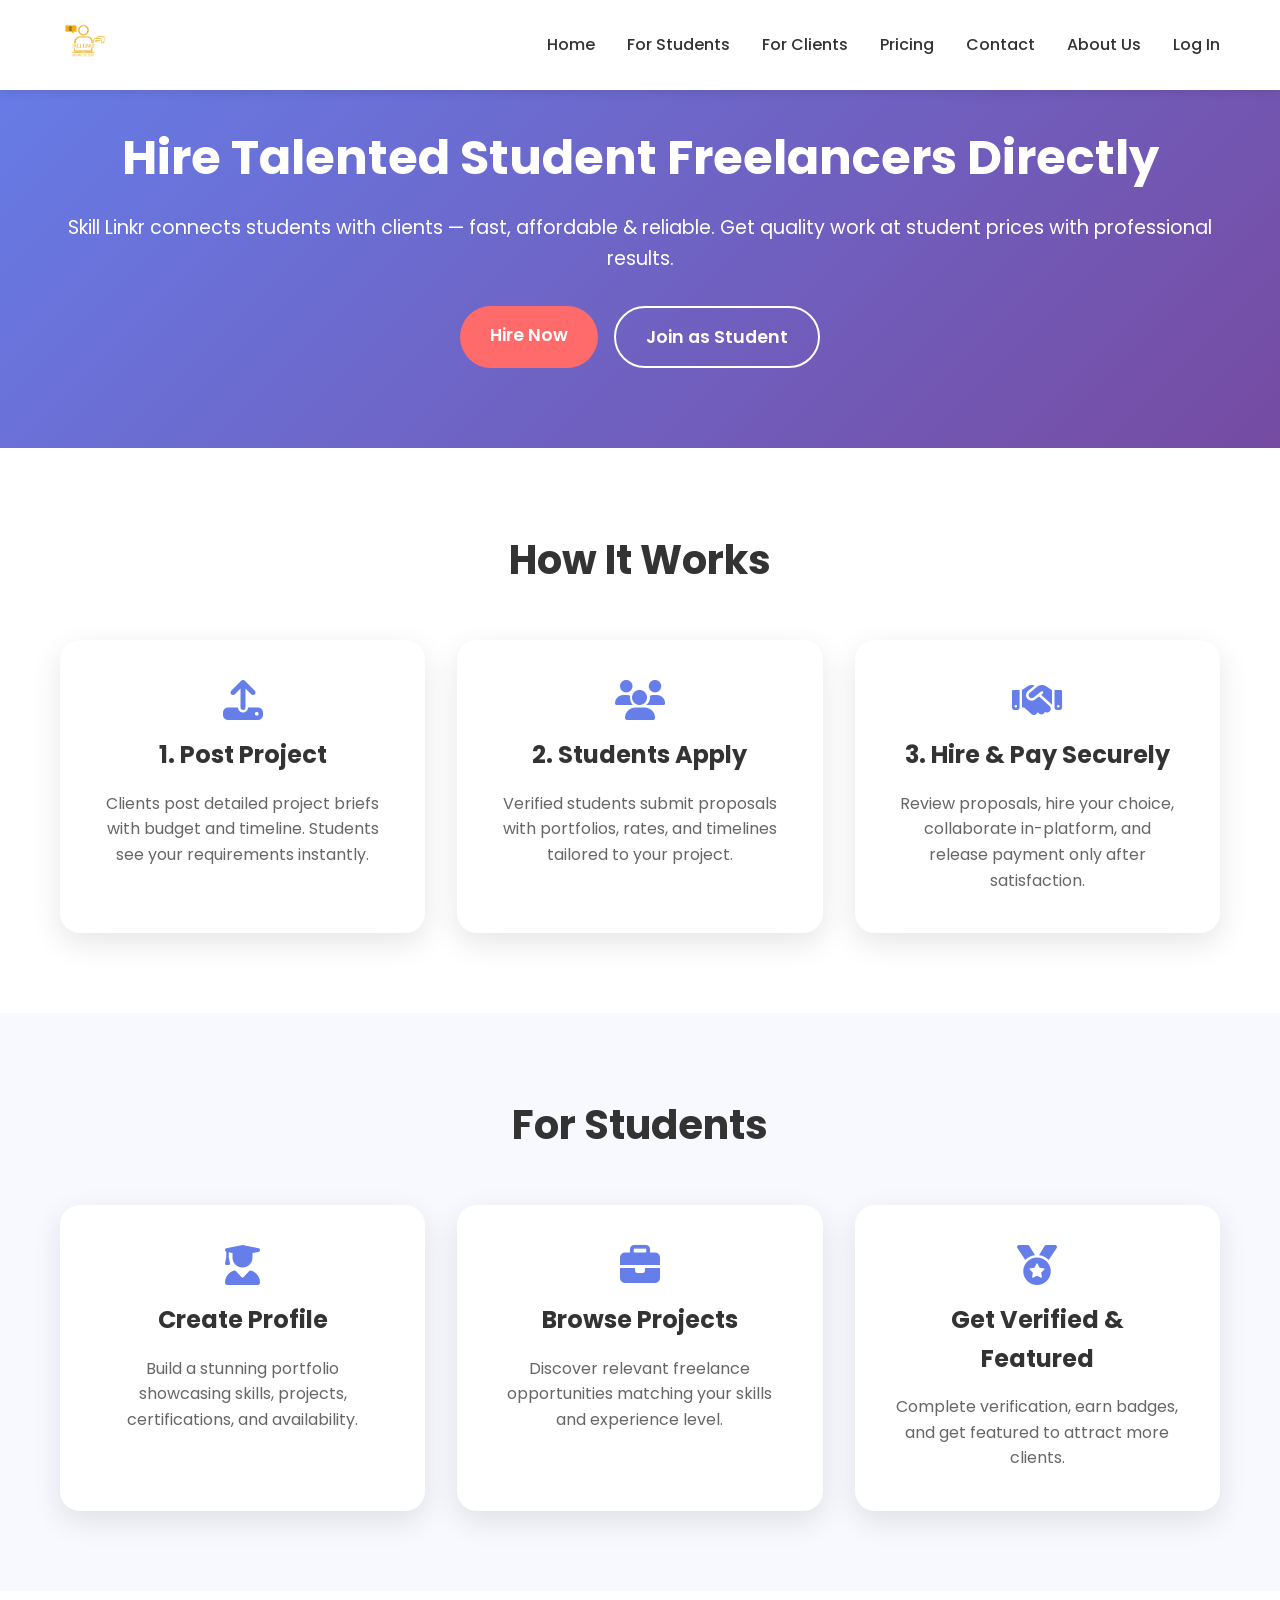
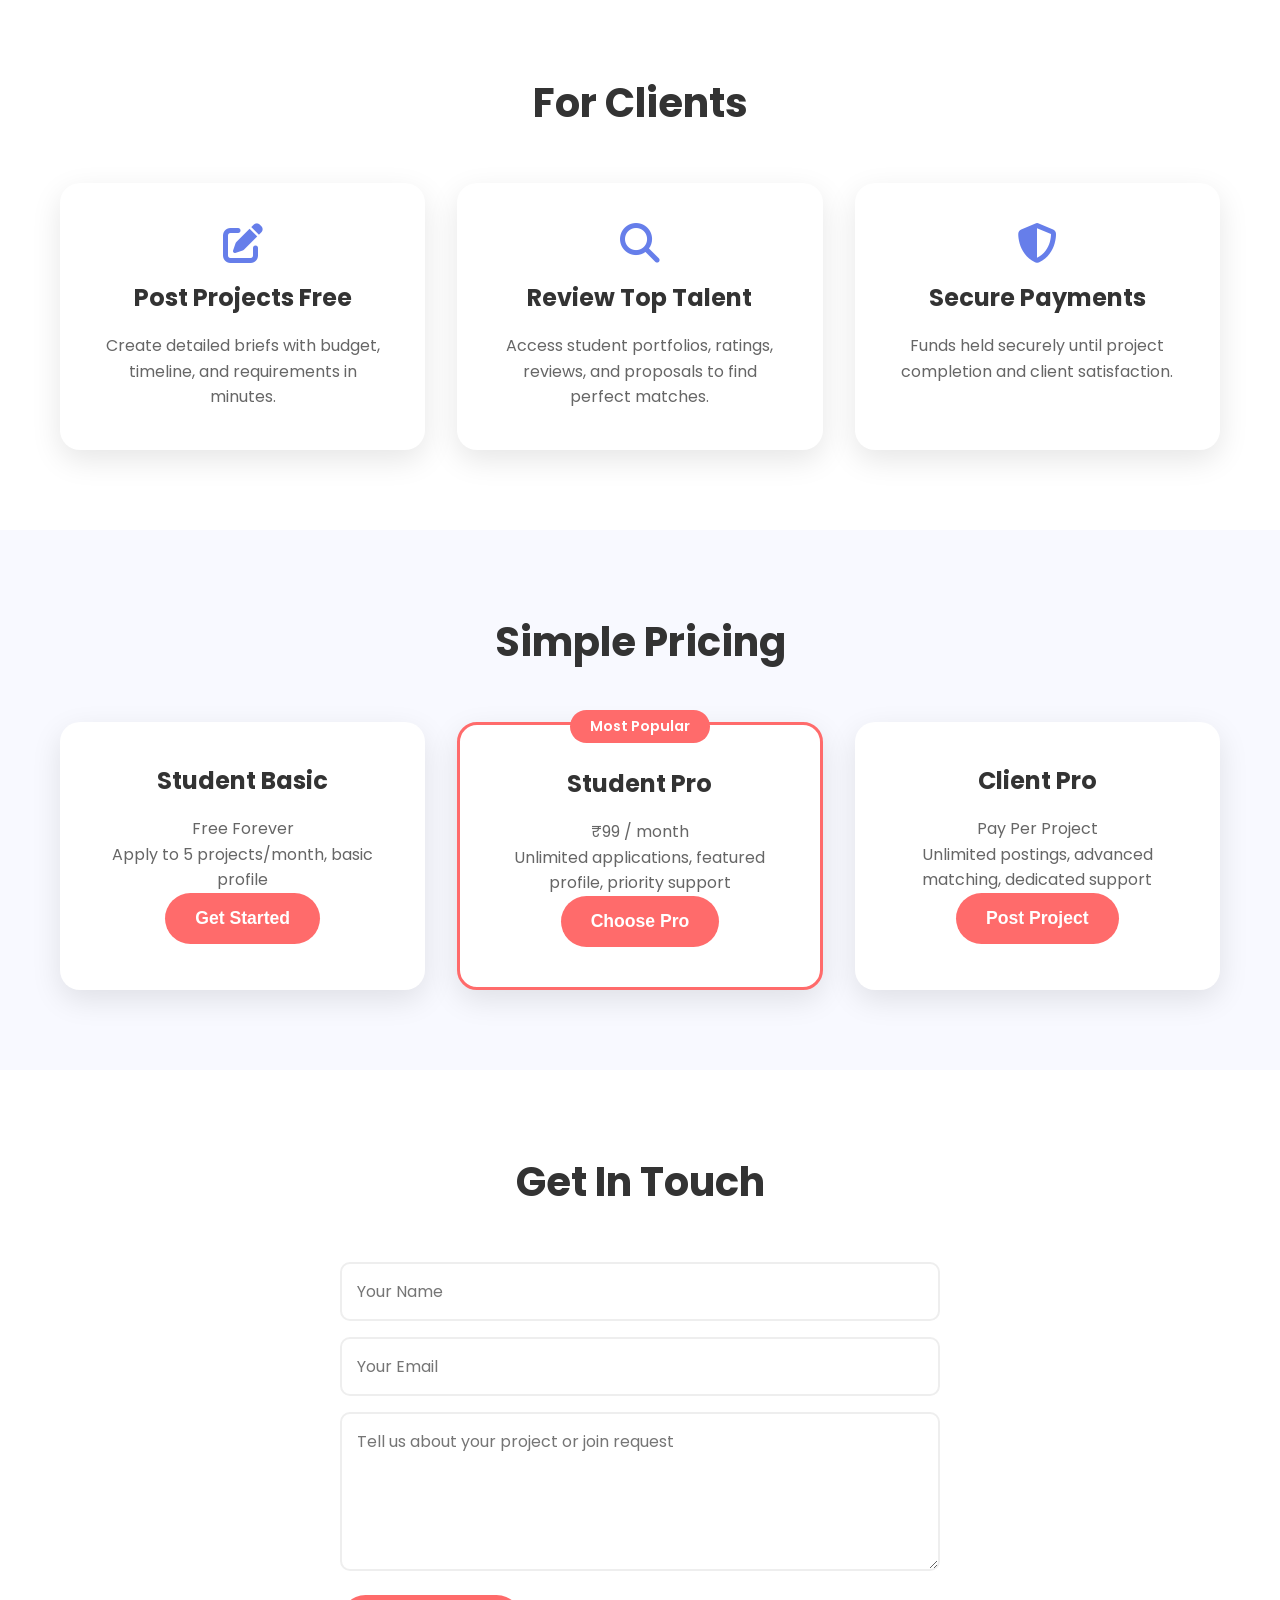
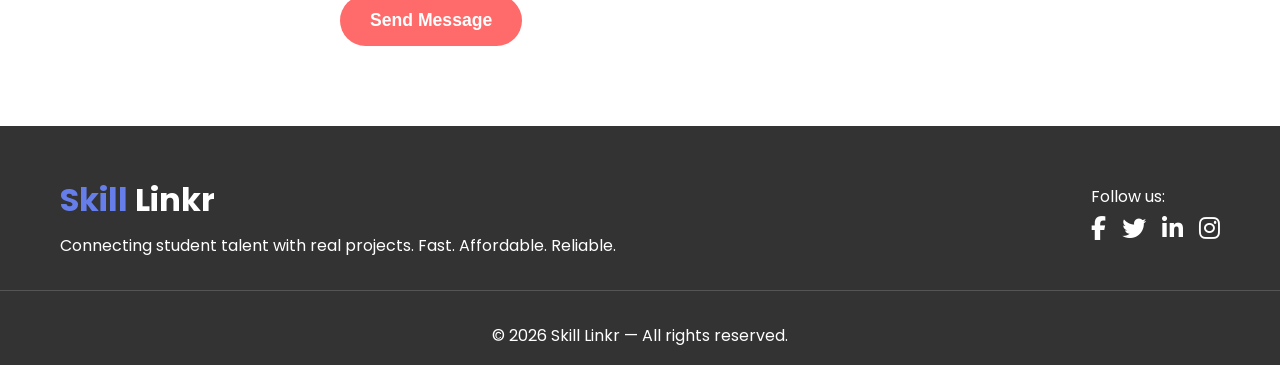
==== index.html @ c62557a1 "Update index.html" ====
<!DOCTYPE html>
<html lang="en">
<head>
  <meta charset="UTF-8">
  <meta name="viewport" content="width=device-width, initial-scale=1.0">
  <title>Skill Linkr - Student Freelancer Platform</title>
  <meta name="description" content="Skill Linkr connects student freelancers directly with clients — fast, affordable, and reliable.">
  <link href="https://fonts.googleapis.com/css2?family=Poppins:wght@400;500;600;700&display=swap" rel="stylesheet">
  <link rel="stylesheet" href="https://cdnjs.cloudflare.com/ajax/libs/font-awesome/6.4.0/css/all.min.css">
  <link rel="stylesheet" href="styles.css">
</head>
<body>
  <header>
    <div class="container">
      <div class="logo">
        <img src="_Skill Linkr Personal Logo (1).png" alt="Skill Linkr Logo">
      </div>
      <div class="menu-toggle"><i class="fas fa-bars"></i></div>
      <nav>
        <ul id="nav-menu">
          <li><a href="index.html">Home</a></li>
          <li><a href="for-students.html">For Students</a></li>
          <li><a href="for-client.html">For Clients</a></li>
          <li><a href="pricing.html">Pricing</a></li>
          <li><a href="contact.html">Contact</a></li>
          <li><a href="about.html">About Us</a></li>
          <li><a href="login.html">Log In</a></li>
        </ul>
      </nav>
    </div>
  </header>

  <!-- Hero Section -->
  <section id="home" class="hero">
    <div class="container">
      <h2>Hire Talented Student Freelancers Directly</h2>
      <p>Skill Linkr connects students with clients — fast, affordable & reliable. Get quality work at student prices with professional results.</p>
      <div class="hero-buttons">
        <a href="#clients" class="btn-primary">Hire Now</a>
        <a href="#students" class="btn-secondary">Join as Student</a>
      </div>
    </div>
  </section>

  <!-- How It Works Section -->
  <section id="how">
    <div class="container">
      <h3>How It Works</h3>
      <div class="cards">
        <div class="card">
          <i class="fa fa-upload fa-2x"></i>
          <h4>1. Post Project</h4>
          <p>Clients post detailed project briefs with budget and timeline. Students see your requirements instantly.</p>
        </div>
        <div class="card">
          <i class="fa fa-users fa-2x"></i>
          <h4>2. Students Apply</h4>
          <p>Verified students submit proposals with portfolios, rates, and timelines tailored to your project.</p>
        </div>
        <div class="card">
          <i class="fa fa-handshake fa-2x"></i>
          <h4>3. Hire & Pay Securely</h4>
          <p>Review proposals, hire your choice, collaborate in-platform, and release payment only after satisfaction.</p>
        </div>
      </div>
    </div>
  </section>

  <!-- Students Section -->
  <section id="students" class="alt-bg">
    <div class="container">
      <h3>For Students</h3>
      <div class="cards">
        <div class="card">
          <i class="fa fa-user-graduate fa-2x"></i>
          <h4>Create Profile</h4>
          <p>Build a stunning portfolio showcasing skills, projects, certifications, and availability.</p>
        </div>
        <div class="card">
          <i class="fa fa-briefcase fa-2x"></i>
          <h4>Browse Projects</h4>
          <p>Discover relevant freelance opportunities matching your skills and experience level.</p>
        </div>
        <div class="card">
          <i class="fa fa-medal fa-2x"></i>
          <h4>Get Verified & Featured</h4>
          <p>Complete verification, earn badges, and get featured to attract more clients.</p>
        </div>
      </div>
    </div>
  </section>

  <!-- Clients Section -->
  <section id="clients">
    <div class="container">
      <h3>For Clients</h3>
      <div class="cards">
        <div class="card">
          <i class="fa fa-edit fa-2x"></i>
          <h4>Post Projects Free</h4>
          <p>Create detailed briefs with budget, timeline, and requirements in minutes.</p>
        </div>
        <div class="card">
          <i class="fa fa-search fa-2x"></i>
          <h4>Review Top Talent</h4>
          <p>Access student portfolios, ratings, reviews, and proposals to find perfect matches.</p>
        </div>
        <div class="card">
          <i class="fa fa-shield-alt fa-2x"></i>
          <h4>Secure Payments</h4>
          <p>Funds held securely until project completion and client satisfaction.</p>
        </div>
      </div>
    </div>
  </section>  

  <!-- Pricing Section -->
  <section id="pricing" class="alt-bg">
    <div class="container">
      <h3>Simple Pricing</h3>
      <div class="cards">
        <div class="card">
          <h4>Student Basic</h4>
          <p>Free Forever</p>
          <p>Apply to 5 projects/month, basic profile</p>
          <button class="btn-primary">Get Started</button>
        </div>
        <div class="card popular">
          <h4>Student Pro</h4>
          <p>₹99 / month</p>
          <p>Unlimited applications, featured profile, priority support</p>
          <button class="btn-primary">Choose Pro</button>
        </div>
        <div class="card">
          <h4>Client Pro</h4>
          <p>Pay Per Project</p>
          <p>Unlimited postings, advanced matching, dedicated support</p>
          <button class="btn-primary">Post Project</button>
        </div>
      </div>
    </div>
  </section>

  <!-- Contact Section -->
  <section id="contact">
    <div class="container">
      <h3>Get In Touch</h3>
      <form id="contactForm">
        <input type="text" placeholder="Your Name" required>
        <input type="email" placeholder="Your Email" required>
        <textarea placeholder="Tell us about your project or join request" rows="5" required></textarea>
        <button type="submit" class="btn-primary">Send Message</button>
      </form>
    </div>
  </section>

  <!-- Footer -->
  <footer>
    <div class="container footer-container">
      <div class="footer-left">
        <h4><span>Skill</span> Linkr</h4>
        <p>Connecting student talent with real projects. Fast. Affordable. Reliable.</p>
      </div>
      <div class="footer-right">
        <p>Follow us:</p>
        <div class="social-icons">
          <a href="#"><i class="fab fa-facebook-f"></i></a>
          <a href="#"><i class="fab fa-twitter"></i></a>
          <a href="#"><i class="fab fa-linkedin-in"></i></a>
          <a href="https://www.instagram.com/radheyvallabh8/" target="_blank">
            <i class="fab fa-instagram"></i>
          </a>
        </div>
      </div>
    </div>
    <div class="footer-bottom">
      <p>© 2026 Skill Linkr — All rights reserved.</p>
    </div>
  </footer>

  <script src="script1.js"></script>
</body>
</html>
---- styles.css ----
* {
  margin: 0;
  padding: 0;
  box-sizing: border-box;
}

body {
  font-family: 'Poppins', sans-serif;
  line-height: 1.6;
  color: #333;
}

.container {
  max-width: 1200px;
  margin: 0 auto;
  padding: 0 20px;
}

/* Header */
header {
  background: #fff;
  box-shadow: 0 2px 10px rgba(0,0,0,0.1);
  position: fixed;
  width: 100%;
  top: 0;
  z-index: 1000;
}

header .container {
  display: flex;
  justify-content: space-between;
  align-items: center;
  padding: 1rem 20px;
}

.logo img {
  height: 50px;
}

nav ul {
  display: flex;
  list-style: none;
  gap: 2rem;
}

nav a {
  text-decoration: none;
  color: #333;
  font-weight: 500;
  transition: color 0.3s;
}

nav a:hover {
  color: #007bff;
}

.menu-toggle {
  display: none;
  font-size: 1.5rem;
  cursor: pointer;
  color: #333;
}

/* Hero Section */
.hero {
  background: linear-gradient(135deg, #667eea 0%, #764ba2 100%);
  color: white;
  padding: 120px 0 80px;
  text-align: center;
}

.hero h2 {
  font-size: 3rem;
  margin-bottom: 1rem;
}

.hero p {
  font-size: 1.2rem;
  margin-bottom: 2rem;
}

.hero-buttons {
  display: flex;
  gap: 1rem;
  justify-content: center;
  flex-wrap: wrap;
}

.btn-primary, .btn-secondary {
  padding: 15px 30px;
  border: none;
  border-radius: 50px;
  font-size: 1.1rem;
  font-weight: 600;
  cursor: pointer;
  transition: transform 0.3s, box-shadow 0.3s;
  text-decoration: none;
  display: inline-block;
}

.btn-primary {
  background: #ff6b6b;
  color: white;
}

.btn-secondary {
  background: transparent;
  color: white;
  border: 2px solid white;
}

.btn-primary:hover, .btn-secondary:hover {
  transform: translateY(-3px);
  box-shadow: 0 10px 20px rgba(0,0,0,0.2);
}

/* Sections */
section {
  padding: 80px 0;
}

h3 {
  text-align: center;
  font-size: 2.5rem;
  margin-bottom: 3rem;
  color: #333;
}

.cards {
  display: grid;
  grid-template-columns: repeat(auto-fit, minmax(300px, 1fr));
  gap: 2rem;
}

.card {
  background: #fff;
  padding: 2.5rem;
  border-radius: 20px;
  text-align: center;
  box-shadow: 0 10px 30px rgba(0,0,0,0.1);
  transition: transform 0.3s, box-shadow 0.3s;
}

.card:hover {
  transform: translateY(-10px);
  box-shadow: 0 20px 40px rgba(0,0,0,0.15);
}

.card i {
  color: #667eea;
  margin-bottom: 1rem;
  font-size: 2.5rem;
}

.card h4 {
  font-size: 1.5rem;
  margin-bottom: 1rem;
  color: #333;
}

.card p {
  color: #666;
}

.popular {
  border: 3px solid #ff6b6b;
  position: relative;
}

.popular::before {
  content: 'Most Popular';
  position: absolute;
  top: -15px;
  left: 50%;
  transform: translateX(-50%);
  background: #ff6b6b;
  color: white;
  padding: 5px 20px;
  border-radius: 20px;
  font-size: 0.9rem;
  font-weight: 600;
}

.alt-bg {
  background: #f8f9ff;
}

/* Form */
#contact form {
  max-width: 600px;
  margin: 0 auto;
}

#contact input, #contact textarea {
  width: 100%;
  padding: 15px;
  margin-bottom: 1rem;
  border: 2px solid #eee;
  border-radius: 10px;
  font-family: inherit;
  font-size: 1rem;
  transition: border-color 0.3s;
}

#contact input:focus, #contact textarea:focus {
  outline: none;
  border-color: #667eea;
}

/* Footer */
footer {
  background: #333;
  color: white;
  padding: 3rem 0 1rem;
}

.footer-container {
  display: flex;
  justify-content: space-between;
  align-items: center;
  margin-bottom: 2rem;
  flex-wrap: wrap;
}

.footer-left h4 {
  font-size: 2rem;
  margin-bottom: 0.5rem;
}

.footer-left span {
  color: #667eea;
}

.social-icons {
  display: flex;
  gap: 1rem;
}

.social-icons a {
  color: white;
  font-size: 1.5rem;
  transition: color 0.3s;
}

.social-icons a:hover {
  color: #667eea;
}

.footer-bottom {
  text-align: center;
  padding-top: 2rem;
  border-top: 1px solid #555;
}

/* Animations */
@keyframes fadeInUp {
  from {
    opacity: 0;
    transform: translateY(30px);
  }
  to {
    opacity: 1;
    transform: translateY(0);
  }
}

/* Responsive */
@media (max-width: 768px) {
  .menu-toggle {
    display: block;
  }

  nav ul {
    position: fixed;
    top: 80px;
    left: -100%;
    width: 100%;
    height: calc(100vh - 80px);
    background: #fff;
    flex-direction: column;
    justify-content: flex-start;
    align-items: center;
    padding-top: 2rem;
    transition: left 0.3s;
    box-shadow: 0 10px 30px rgba(0,0,0,0.1);
  }

  nav ul.active {
    left: 0;
  }

  .hero h2 {
    font-size: 2rem;
  }

  .hero-buttons {
    flex-direction: column;
    align-items: center;
  }

  .cards {
    grid-template-columns: 1fr;
  }
}
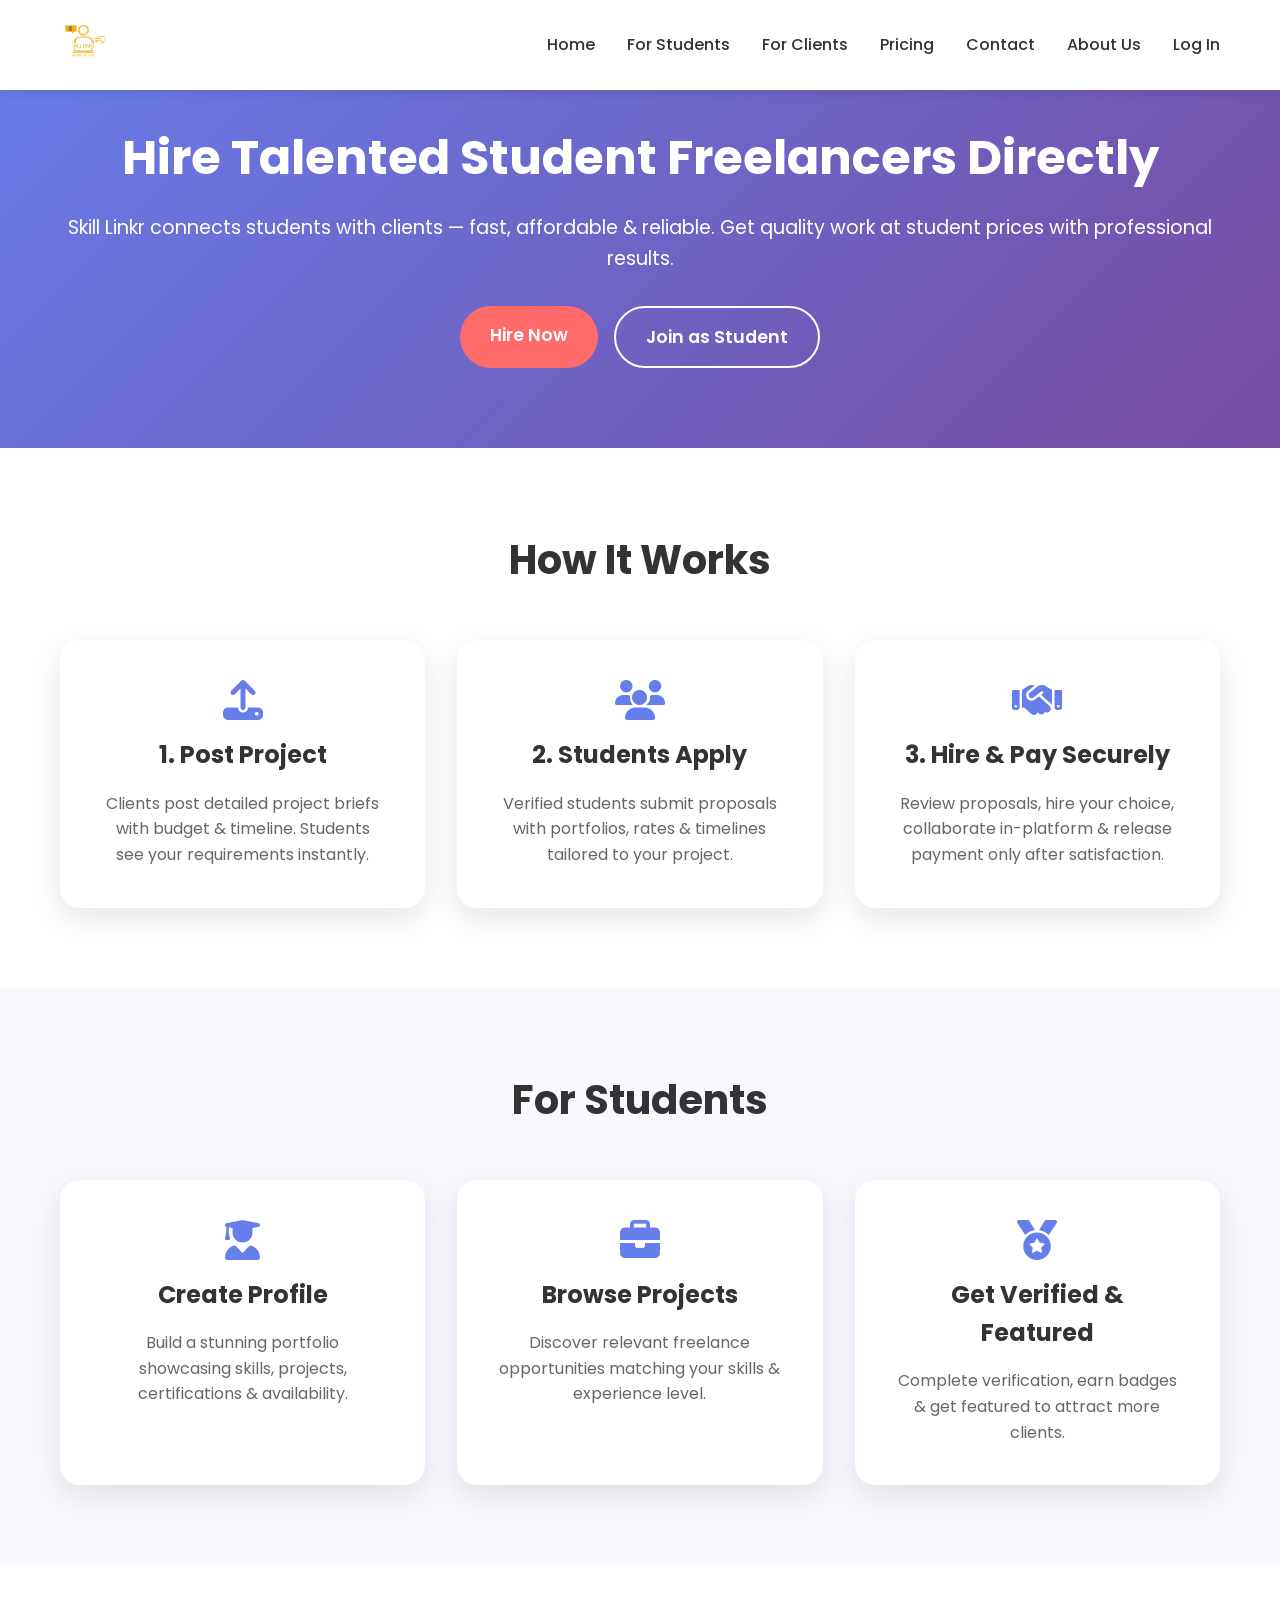
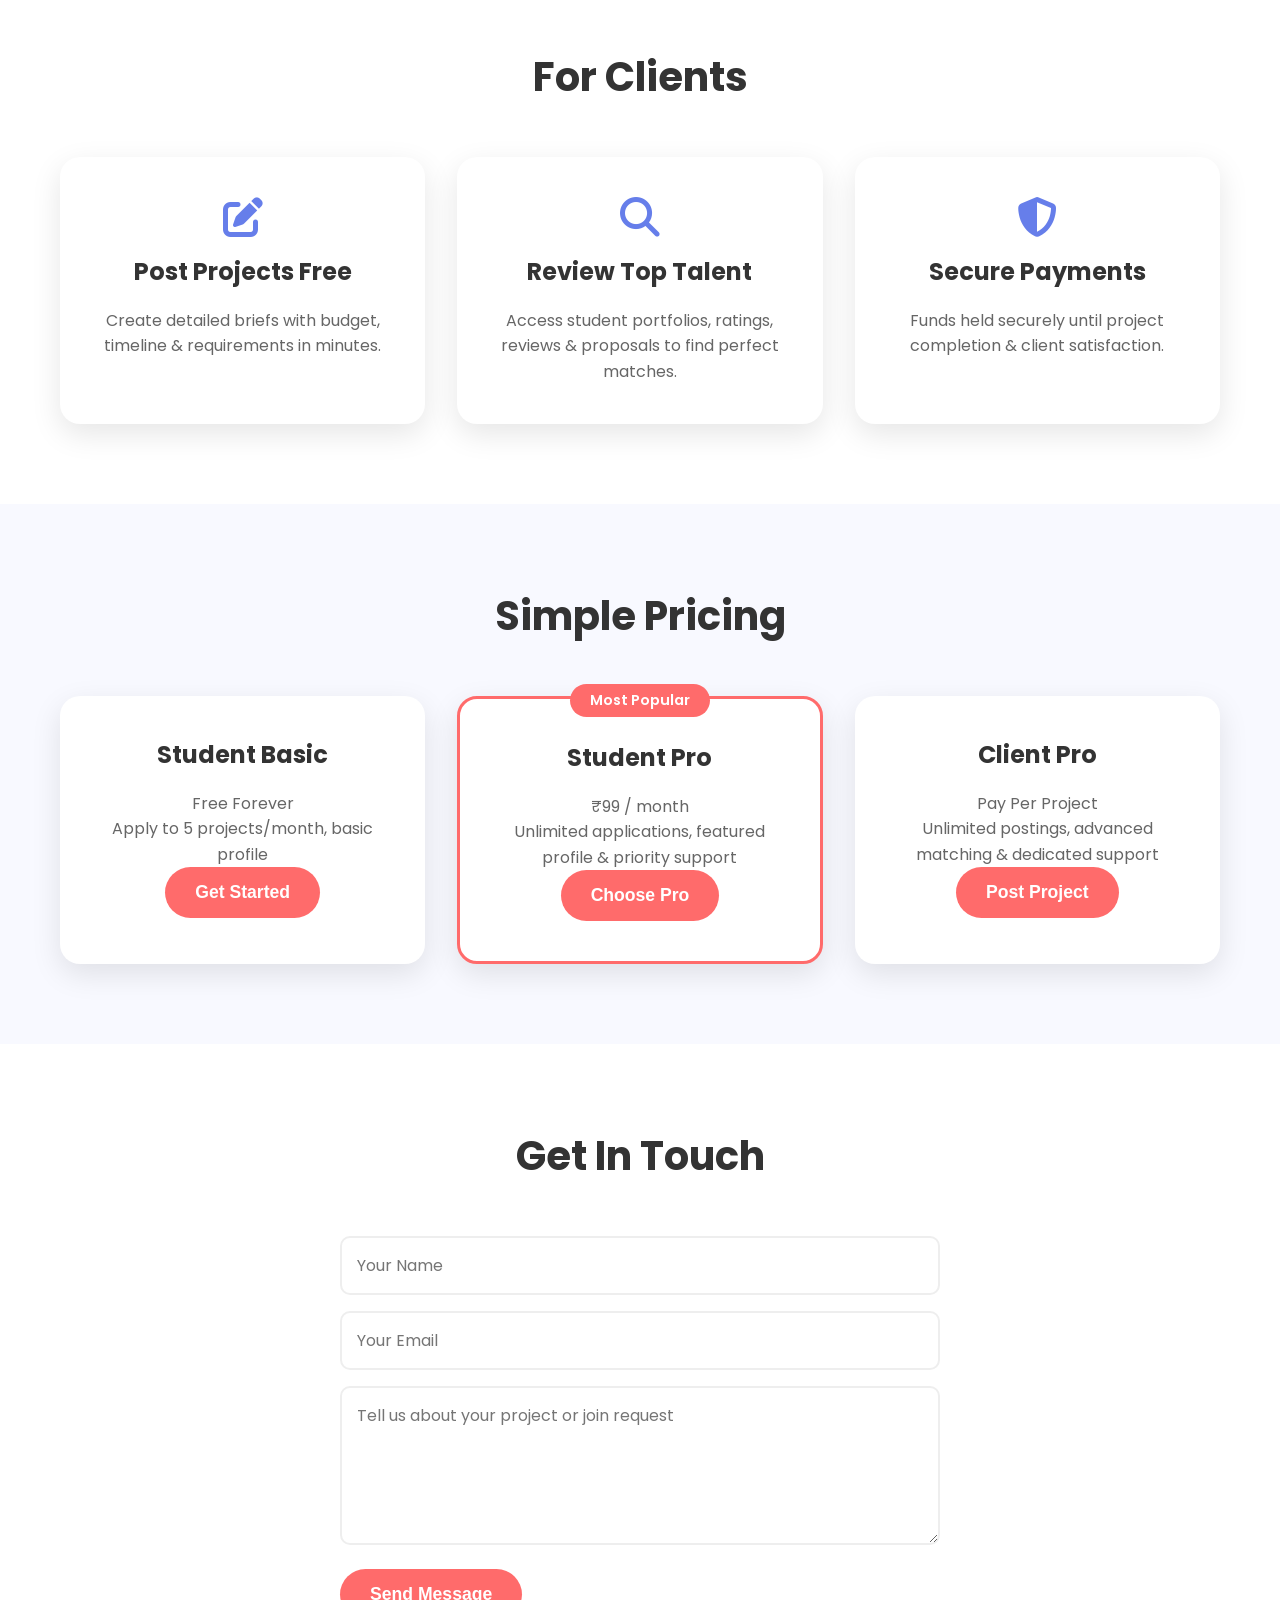
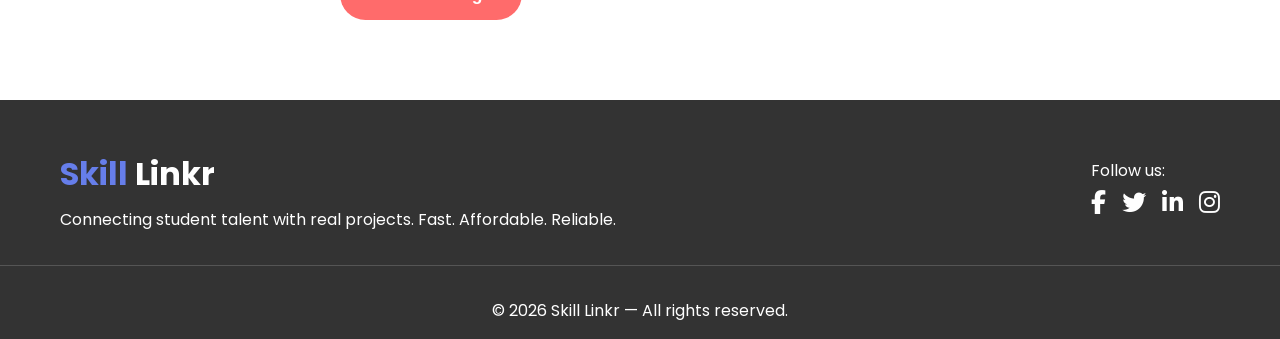
==== commit 5752315b: "Update index.html" ====
--- a/index.html
+++ b/index.html
@@ -50,17 +50,17 @@
         <div class="card">
           <i class="fa fa-upload fa-2x"></i>
           <h4>1. Post Project</h4>
-          <p>Clients post detailed project briefs with budget and timeline. Students see your requirements instantly.</p>
+          <p>Clients post detailed project briefs with budget & timeline. Students see your requirements instantly.</p>
         </div>
         <div class="card">
           <i class="fa fa-users fa-2x"></i>
           <h4>2. Students Apply</h4>
-          <p>Verified students submit proposals with portfolios, rates, and timelines tailored to your project.</p>
+          <p>Verified students submit proposals with portfolios, rates & timelines tailored to your project.</p>
         </div>
         <div class="card">
           <i class="fa fa-handshake fa-2x"></i>
           <h4>3. Hire & Pay Securely</h4>
-          <p>Review proposals, hire your choice, collaborate in-platform, and release payment only after satisfaction.</p>
+          <p>Review proposals, hire your choice, collaborate in-platform & release payment only after satisfaction.</p>
         </div>
       </div>
     </div>
@@ -74,17 +74,17 @@
         <div class="card">
           <i class="fa fa-user-graduate fa-2x"></i>
           <h4>Create Profile</h4>
-          <p>Build a stunning portfolio showcasing skills, projects, certifications, and availability.</p>
+          <p>Build a stunning portfolio showcasing skills, projects, certifications & availability.</p>
         </div>
         <div class="card">
           <i class="fa fa-briefcase fa-2x"></i>
           <h4>Browse Projects</h4>
-          <p>Discover relevant freelance opportunities matching your skills and experience level.</p>
+          <p>Discover relevant freelance opportunities matching your skills & experience level.</p>
         </div>
         <div class="card">
           <i class="fa fa-medal fa-2x"></i>
           <h4>Get Verified & Featured</h4>
-          <p>Complete verification, earn badges, and get featured to attract more clients.</p>
+          <p>Complete verification, earn badges & get featured to attract more clients.</p>
         </div>
       </div>
     </div>
@@ -98,17 +98,17 @@
         <div class="card">
           <i class="fa fa-edit fa-2x"></i>
           <h4>Post Projects Free</h4>
-          <p>Create detailed briefs with budget, timeline, and requirements in minutes.</p>
+          <p>Create detailed briefs with budget, timeline & requirements in minutes.</p>
         </div>
         <div class="card">
           <i class="fa fa-search fa-2x"></i>
           <h4>Review Top Talent</h4>
-          <p>Access student portfolios, ratings, reviews, and proposals to find perfect matches.</p>
+          <p>Access student portfolios, ratings, reviews & proposals to find perfect matches.</p>
         </div>
         <div class="card">
           <i class="fa fa-shield-alt fa-2x"></i>
           <h4>Secure Payments</h4>
-          <p>Funds held securely until project completion and client satisfaction.</p>
+          <p>Funds held securely until project completion & client satisfaction.</p>
         </div>
       </div>
     </div>
@@ -128,13 +128,13 @@
         <div class="card popular">
           <h4>Student Pro</h4>
           <p>₹99 / month</p>
-          <p>Unlimited applications, featured profile, priority support</p>
+          <p>Unlimited applications, featured profile & priority support</p>
           <button class="btn-primary">Choose Pro</button>
         </div>
         <div class="card">
           <h4>Client Pro</h4>
           <p>Pay Per Project</p>
-          <p>Unlimited postings, advanced matching, dedicated support</p>
+          <p>Unlimited postings, advanced matching & dedicated support</p>
           <button class="btn-primary">Post Project</button>
         </div>
       </div>
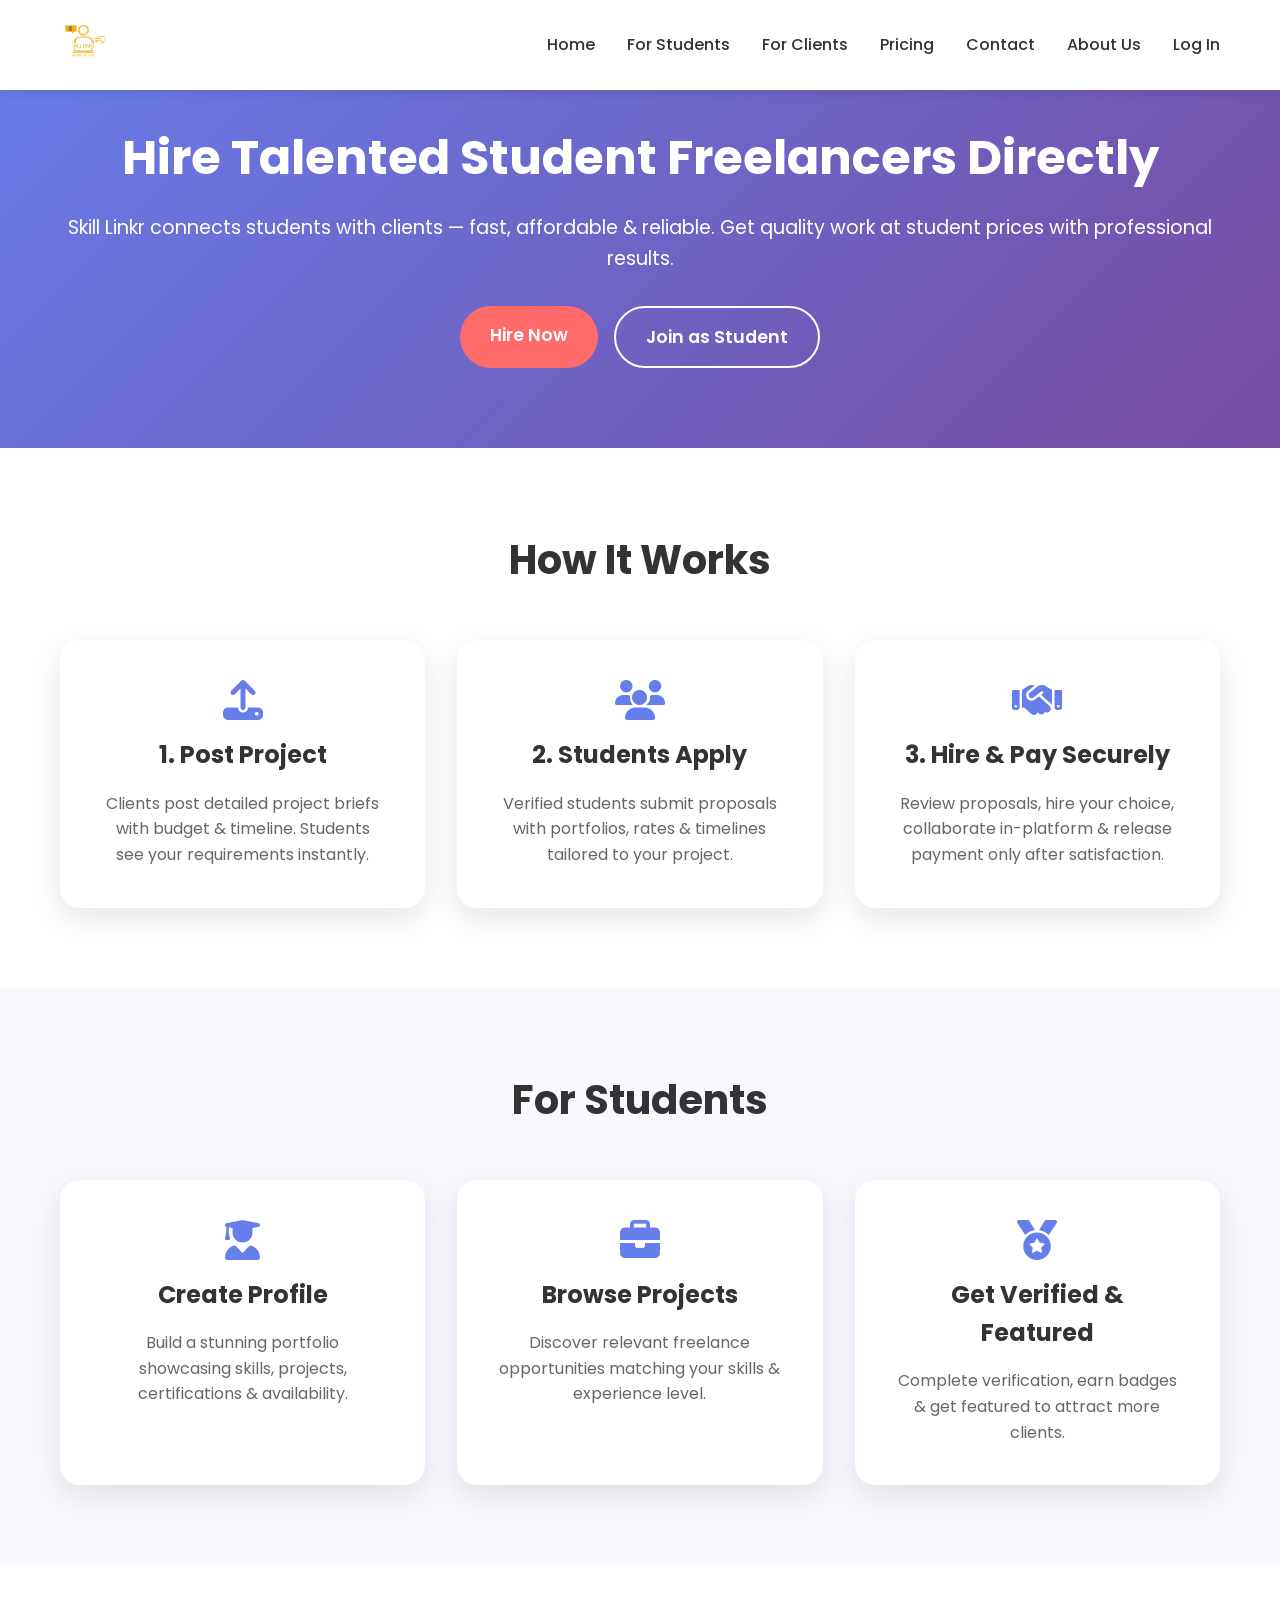
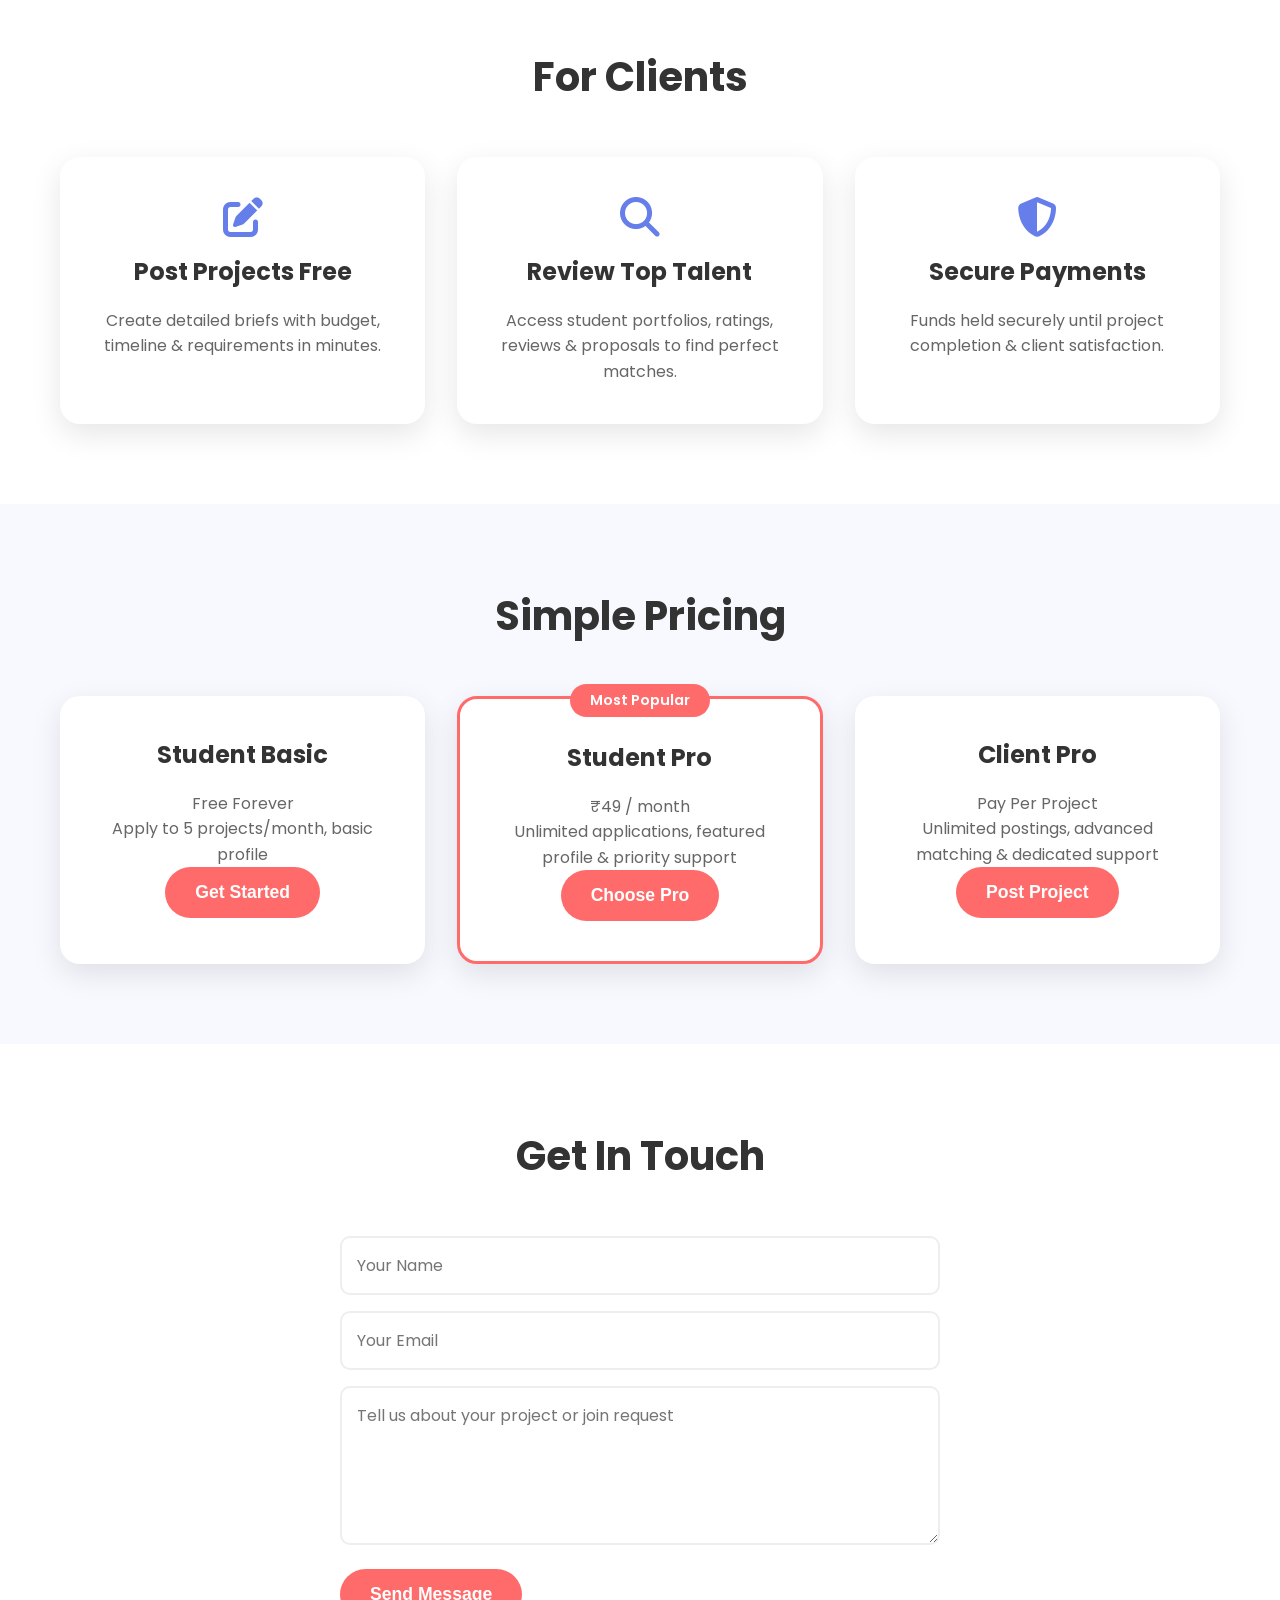
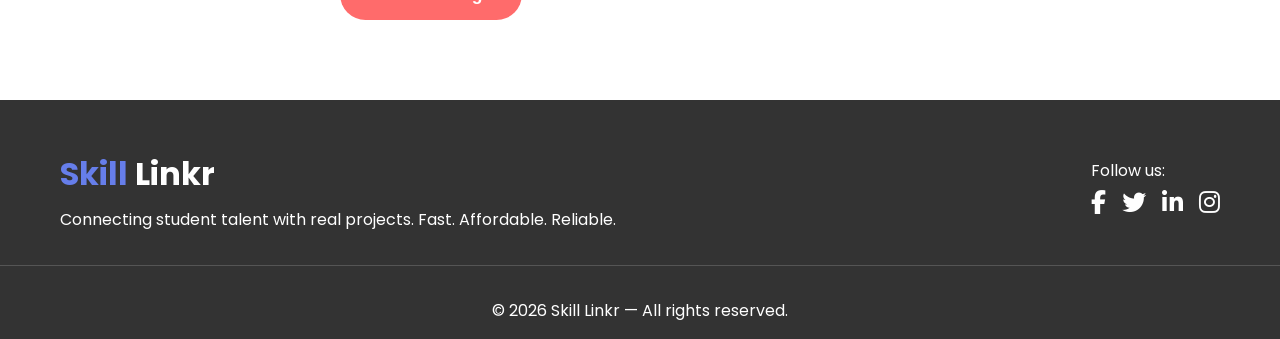
==== commit 623dfb93: "Update index.html" ====
--- a/index.html
+++ b/index.html
@@ -4,7 +4,7 @@
   <meta charset="UTF-8">
   <meta name="viewport" content="width=device-width, initial-scale=1.0">
   <title>Skill Linkr - Student Freelancer Platform</title>
-  <meta name="description" content="Skill Linkr connects student freelancers directly with clients — fast, affordable, and reliable.">
+  <meta name="description" content="Skill Linkr connects student freelancers directly with clients — fast, affordable & reliable.">
   <link href="https://fonts.googleapis.com/css2?family=Poppins:wght@400;500;600;700&display=swap" rel="stylesheet">
   <link rel="stylesheet" href="https://cdnjs.cloudflare.com/ajax/libs/font-awesome/6.4.0/css/all.min.css">
   <link rel="stylesheet" href="styles.css">
@@ -127,7 +127,7 @@
         </div>
         <div class="card popular">
           <h4>Student Pro</h4>
-          <p>₹99 / month</p>
+          <p>₹49 / month</p>
           <p>Unlimited applications, featured profile & priority support</p>
           <button class="btn-primary">Choose Pro</button>
         </div>
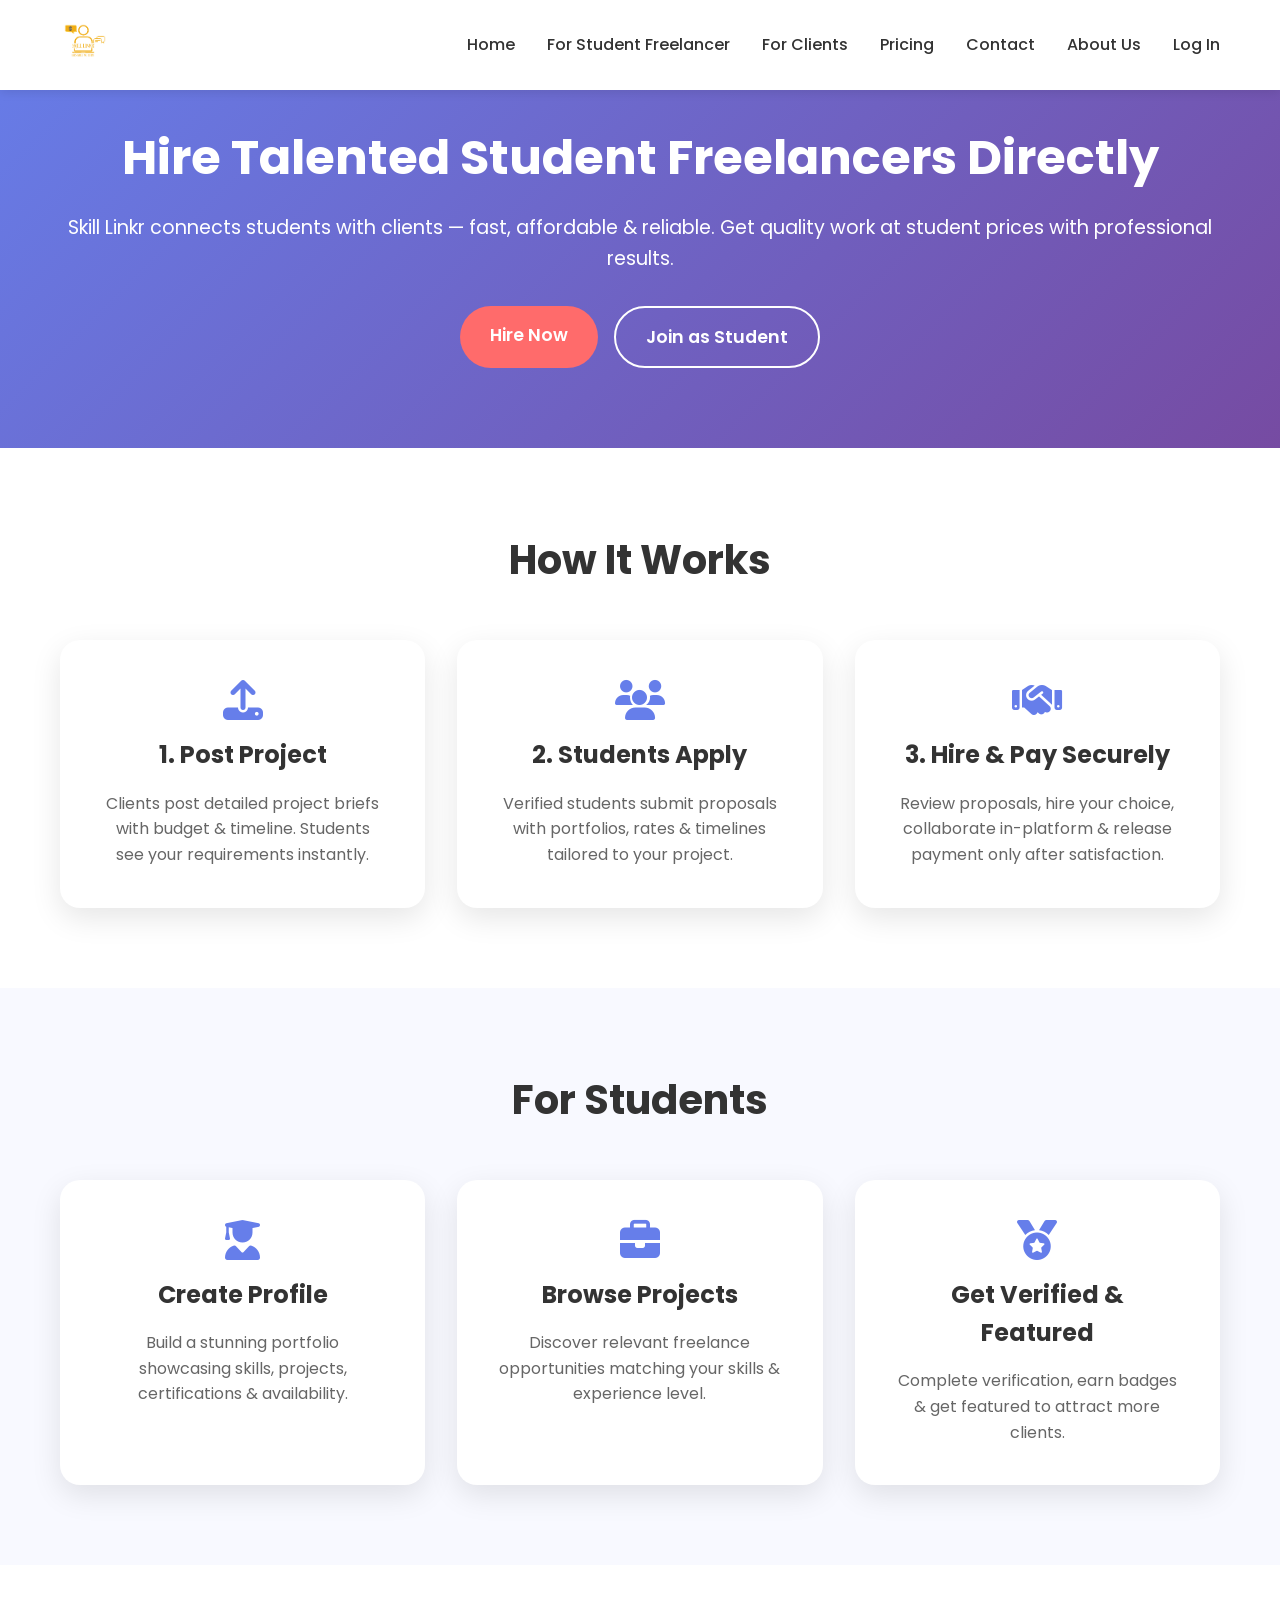
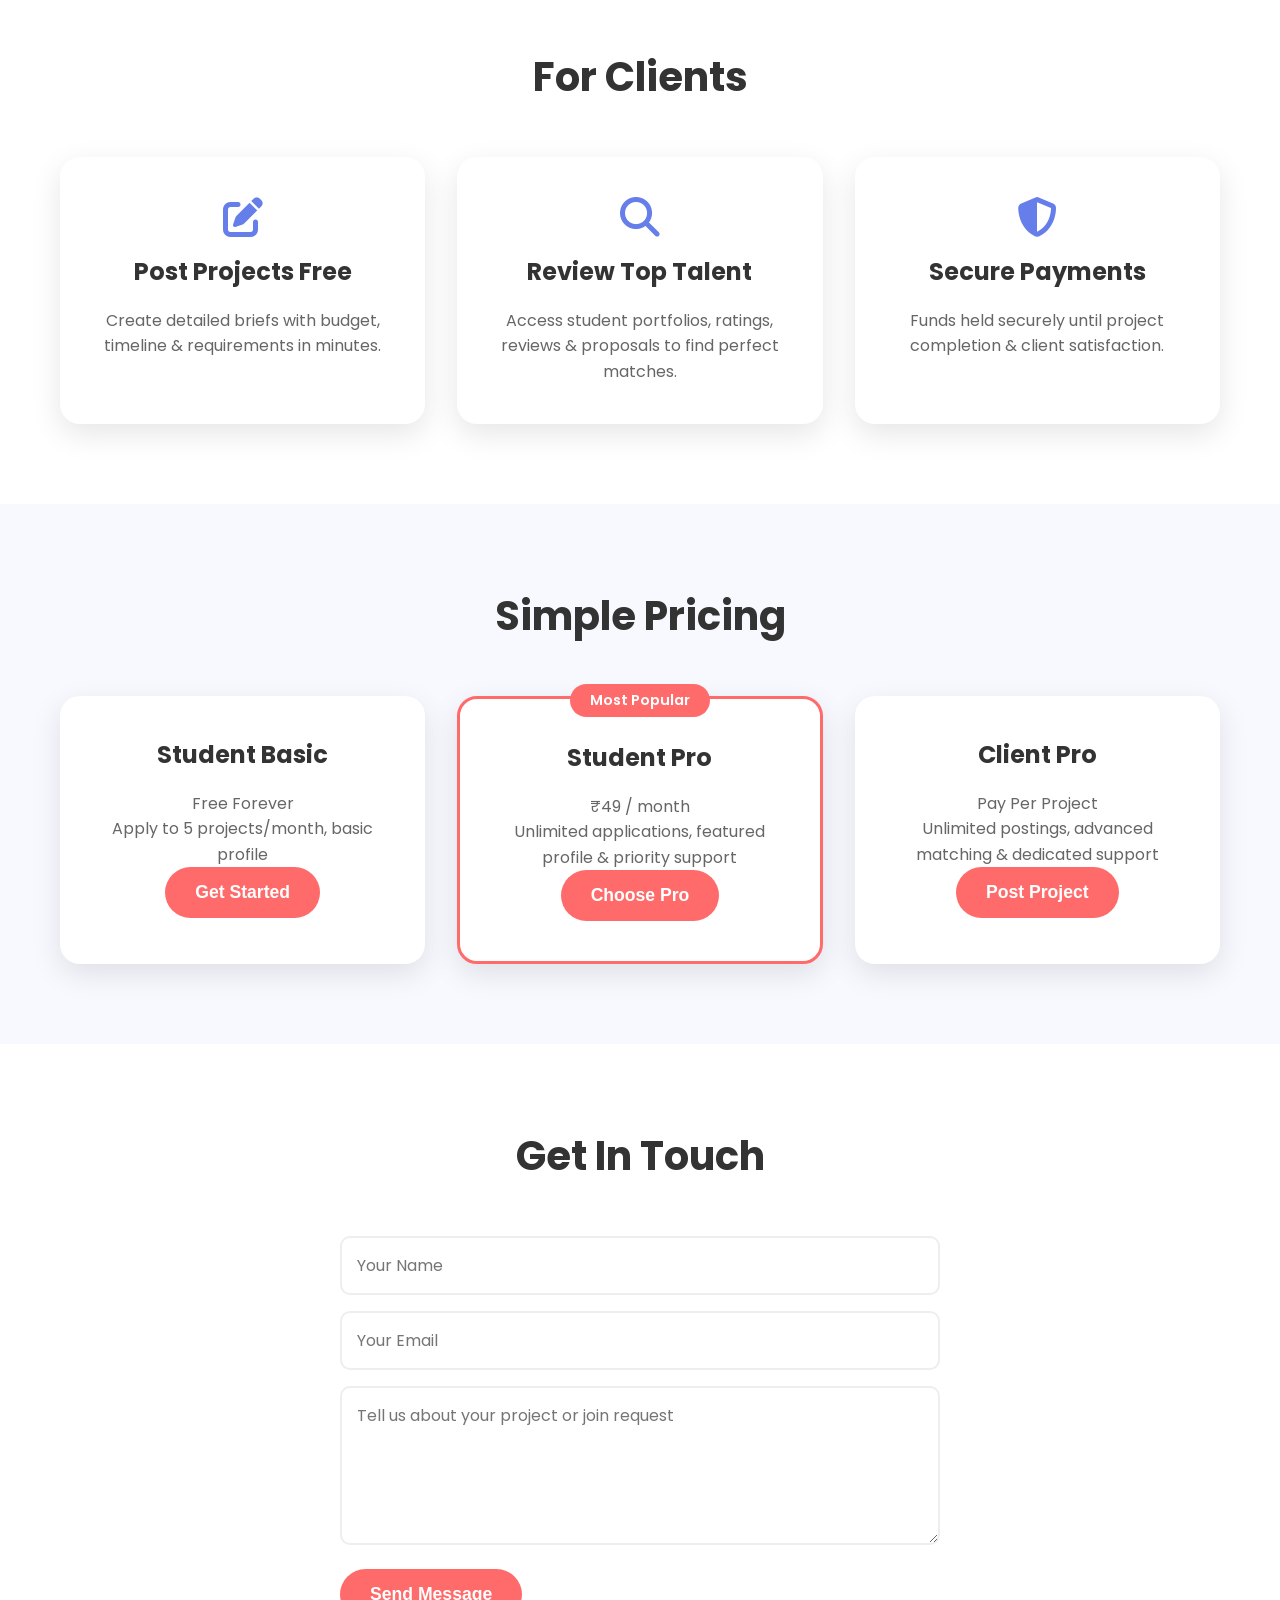
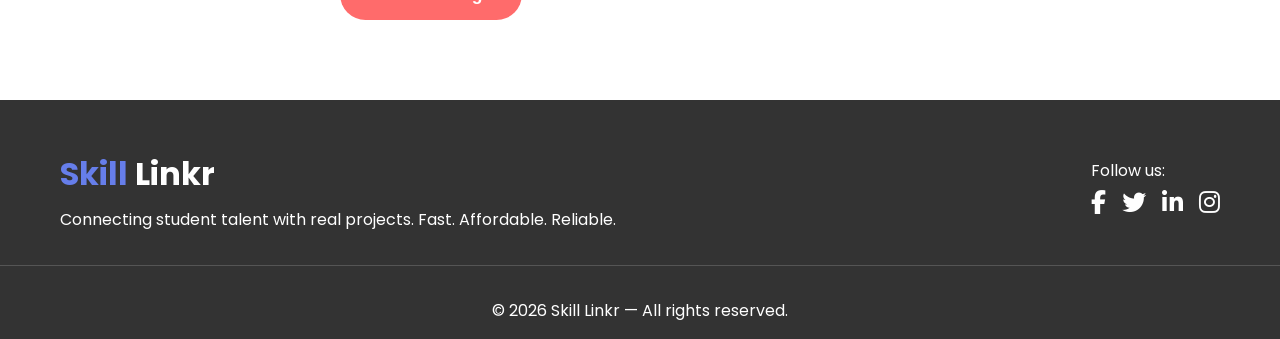
==== commit 6418fd1e: "Update index.html" ====
--- a/index.html
+++ b/index.html
@@ -19,7 +19,7 @@
       <nav>
         <ul id="nav-menu">
           <li><a href="index.html">Home</a></li>
-          <li><a href="for-students.html">For Students</a></li>
+          <li><a href="for-students.html">For Student Freelancer</a></li>
           <li><a href="for-client.html">For Clients</a></li>
           <li><a href="pricing.html">Pricing</a></li>
           <li><a href="contact.html">Contact</a></li>
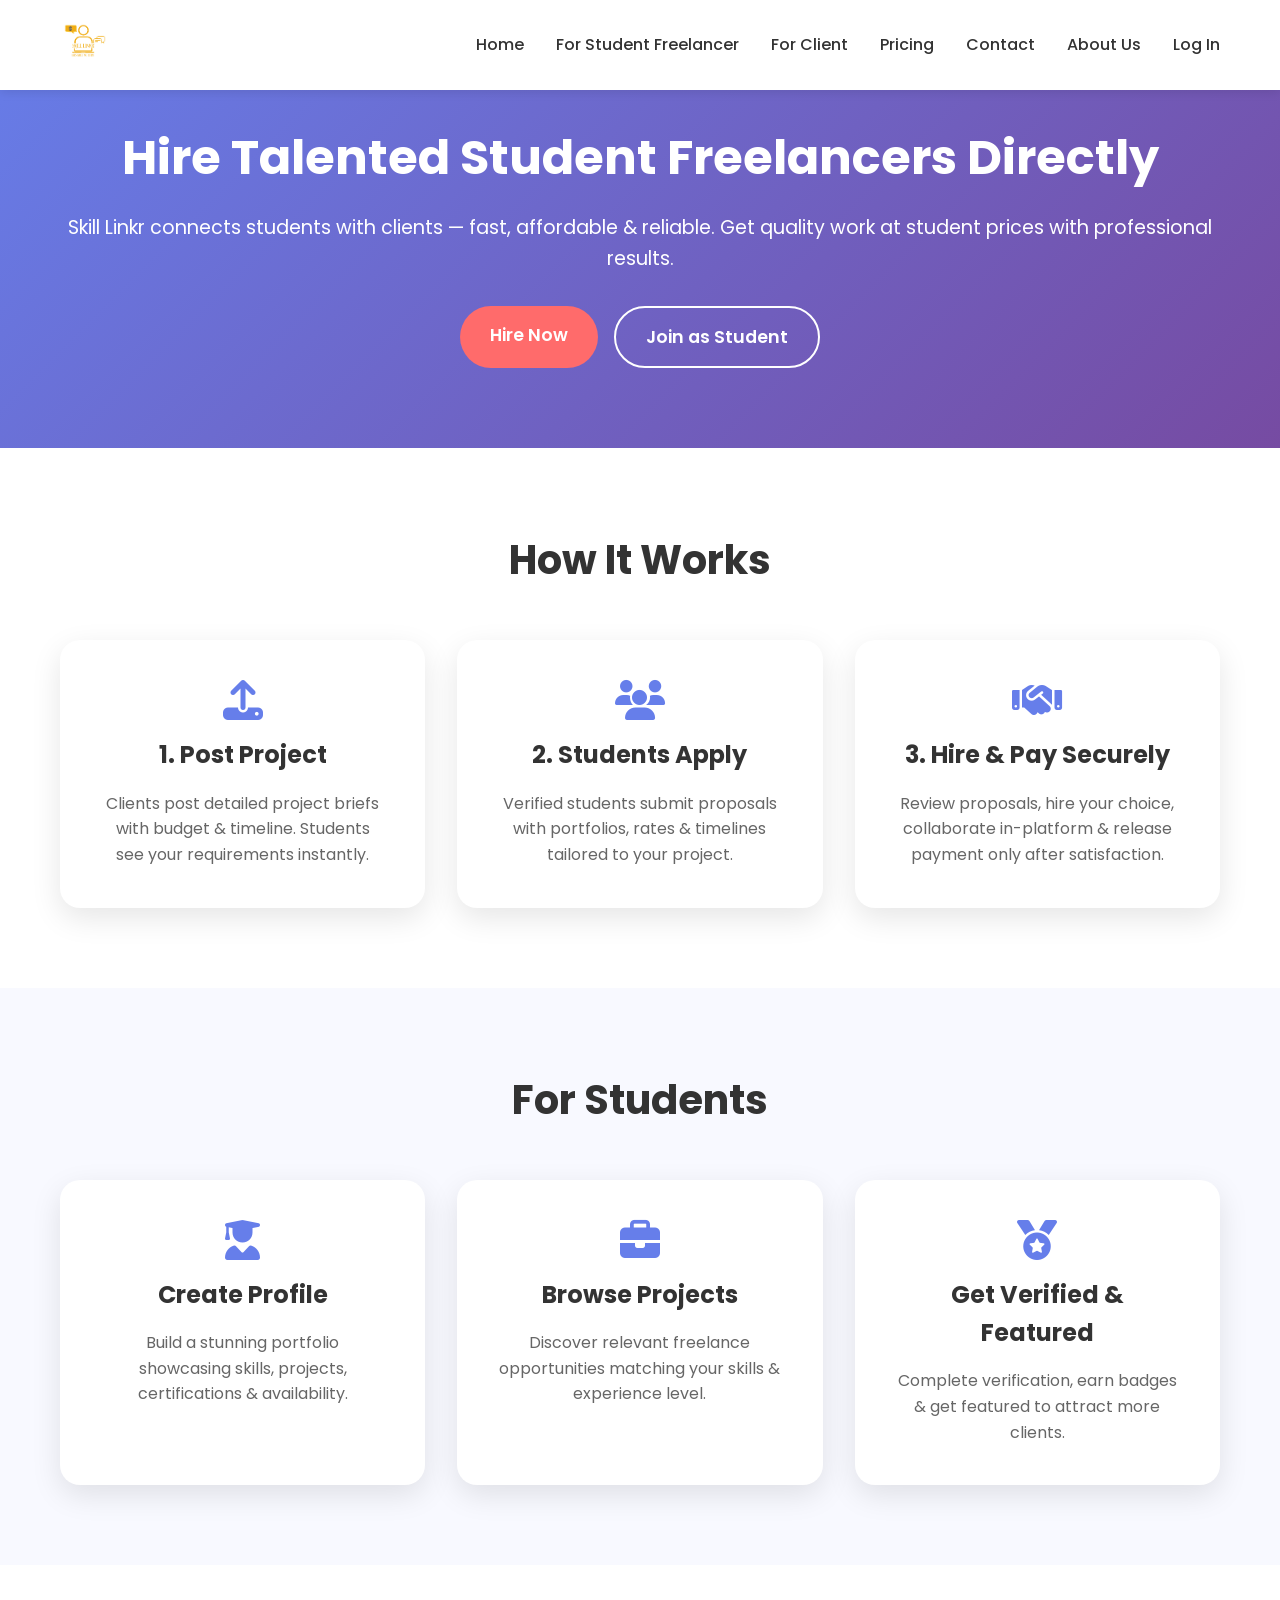
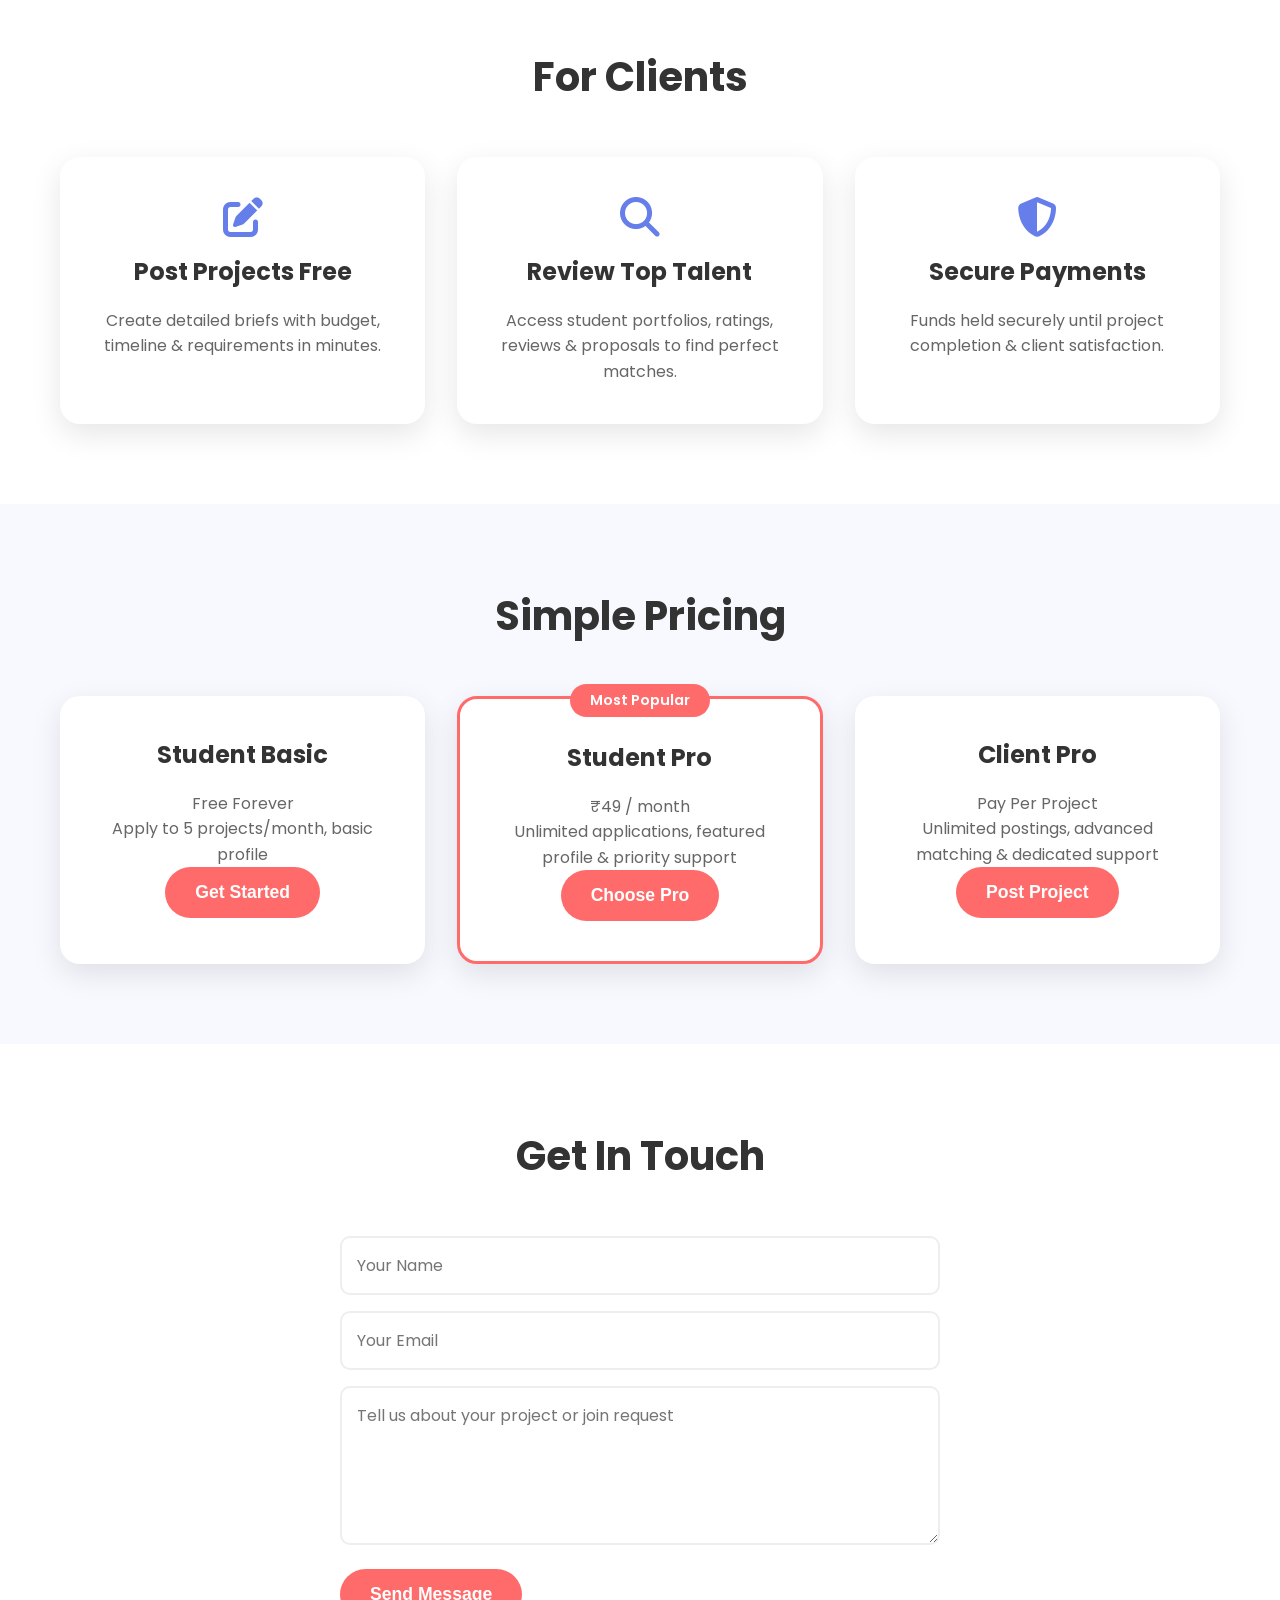
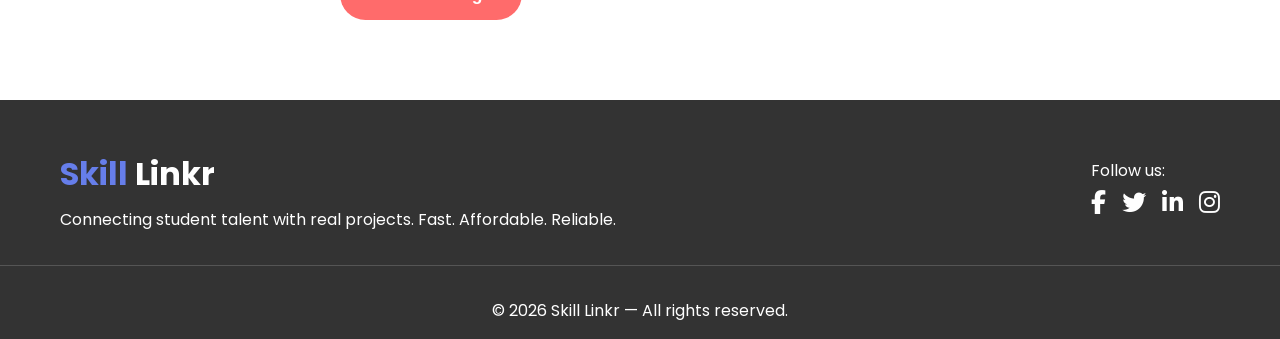
==== commit bdfbe661: "Update index.html" ====
--- a/index.html
+++ b/index.html
@@ -20,7 +20,7 @@
         <ul id="nav-menu">
           <li><a href="index.html">Home</a></li>
           <li><a href="for-students.html">For Student Freelancer</a></li>
-          <li><a href="for-client.html">For Clients</a></li>
+          <li><a href="for-client.html">For Client</a></li>
           <li><a href="pricing.html">Pricing</a></li>
           <li><a href="contact.html">Contact</a></li>
           <li><a href="about.html">About Us</a></li>
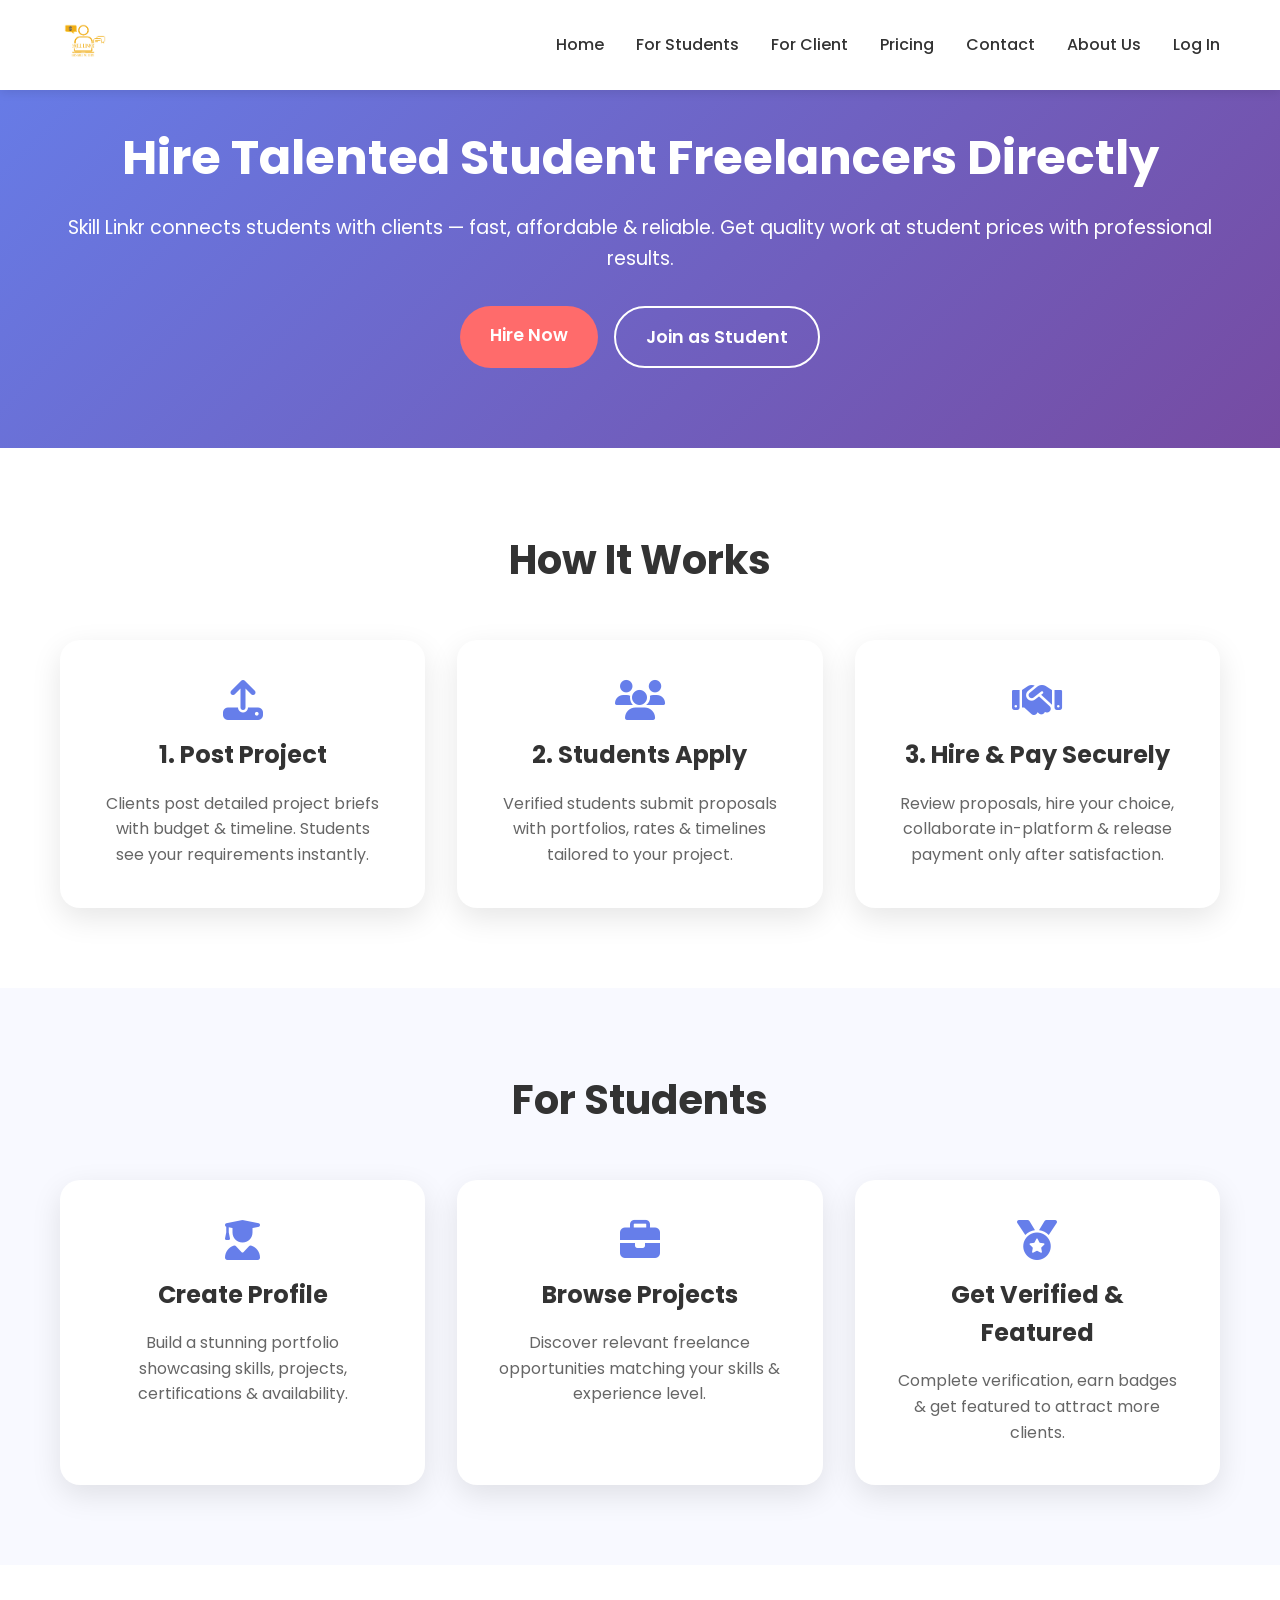
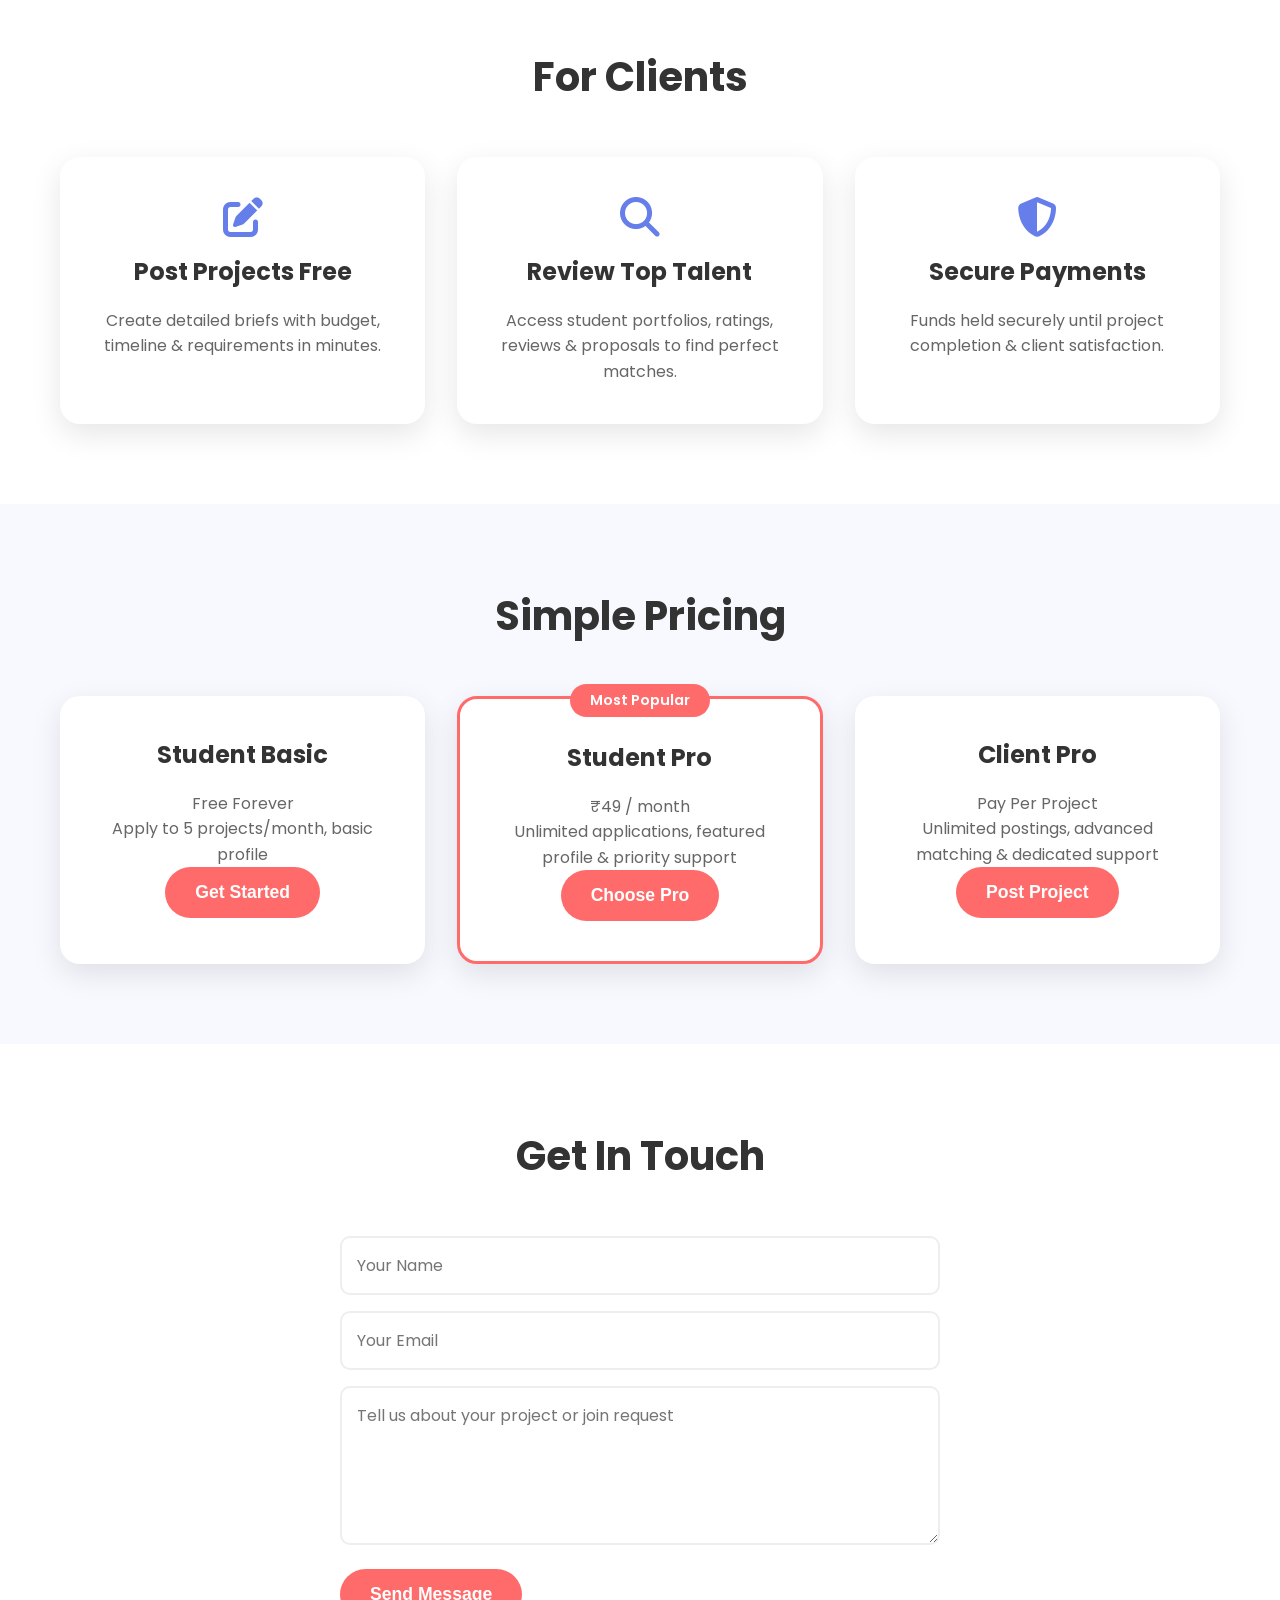
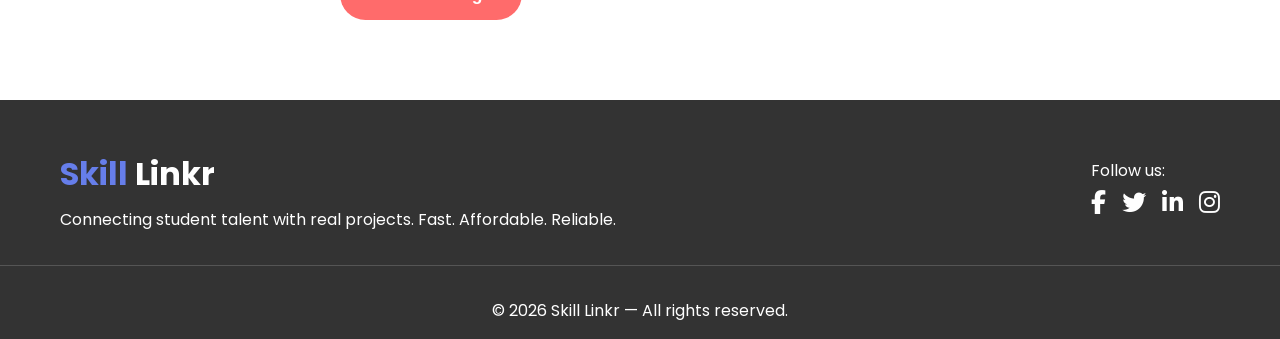
==== commit 2132190b: "Update index.html" ====
--- a/index.html
+++ b/index.html
@@ -4,7 +4,7 @@
   <meta charset="UTF-8">
   <meta name="viewport" content="width=device-width, initial-scale=1.0">
   <title>Skill Linkr - Student Freelancer Platform</title>
-  <meta name="description" content="Skill Linkr connects student freelancers directly with clients — fast, affordable & reliable.">
+  <meta name="description" content="Skill Linkr connects student freelancers directly with clients — fast, affordable and reliable.">
   <link href="https://fonts.googleapis.com/css2?family=Poppins:wght@400;500;600;700&display=swap" rel="stylesheet">
   <link rel="stylesheet" href="https://cdnjs.cloudflare.com/ajax/libs/font-awesome/6.4.0/css/all.min.css">
   <link rel="stylesheet" href="styles.css">
@@ -19,7 +19,7 @@
       <nav>
         <ul id="nav-menu">
           <li><a href="index.html">Home</a></li>
-          <li><a href="for-students.html">For Student Freelancer</a></li>
+          <li><a href="for-students.html">For Students</a></li>
           <li><a href="for-client.html">For Client</a></li>
           <li><a href="pricing.html">Pricing</a></li>
           <li><a href="contact.html">Contact</a></li>
